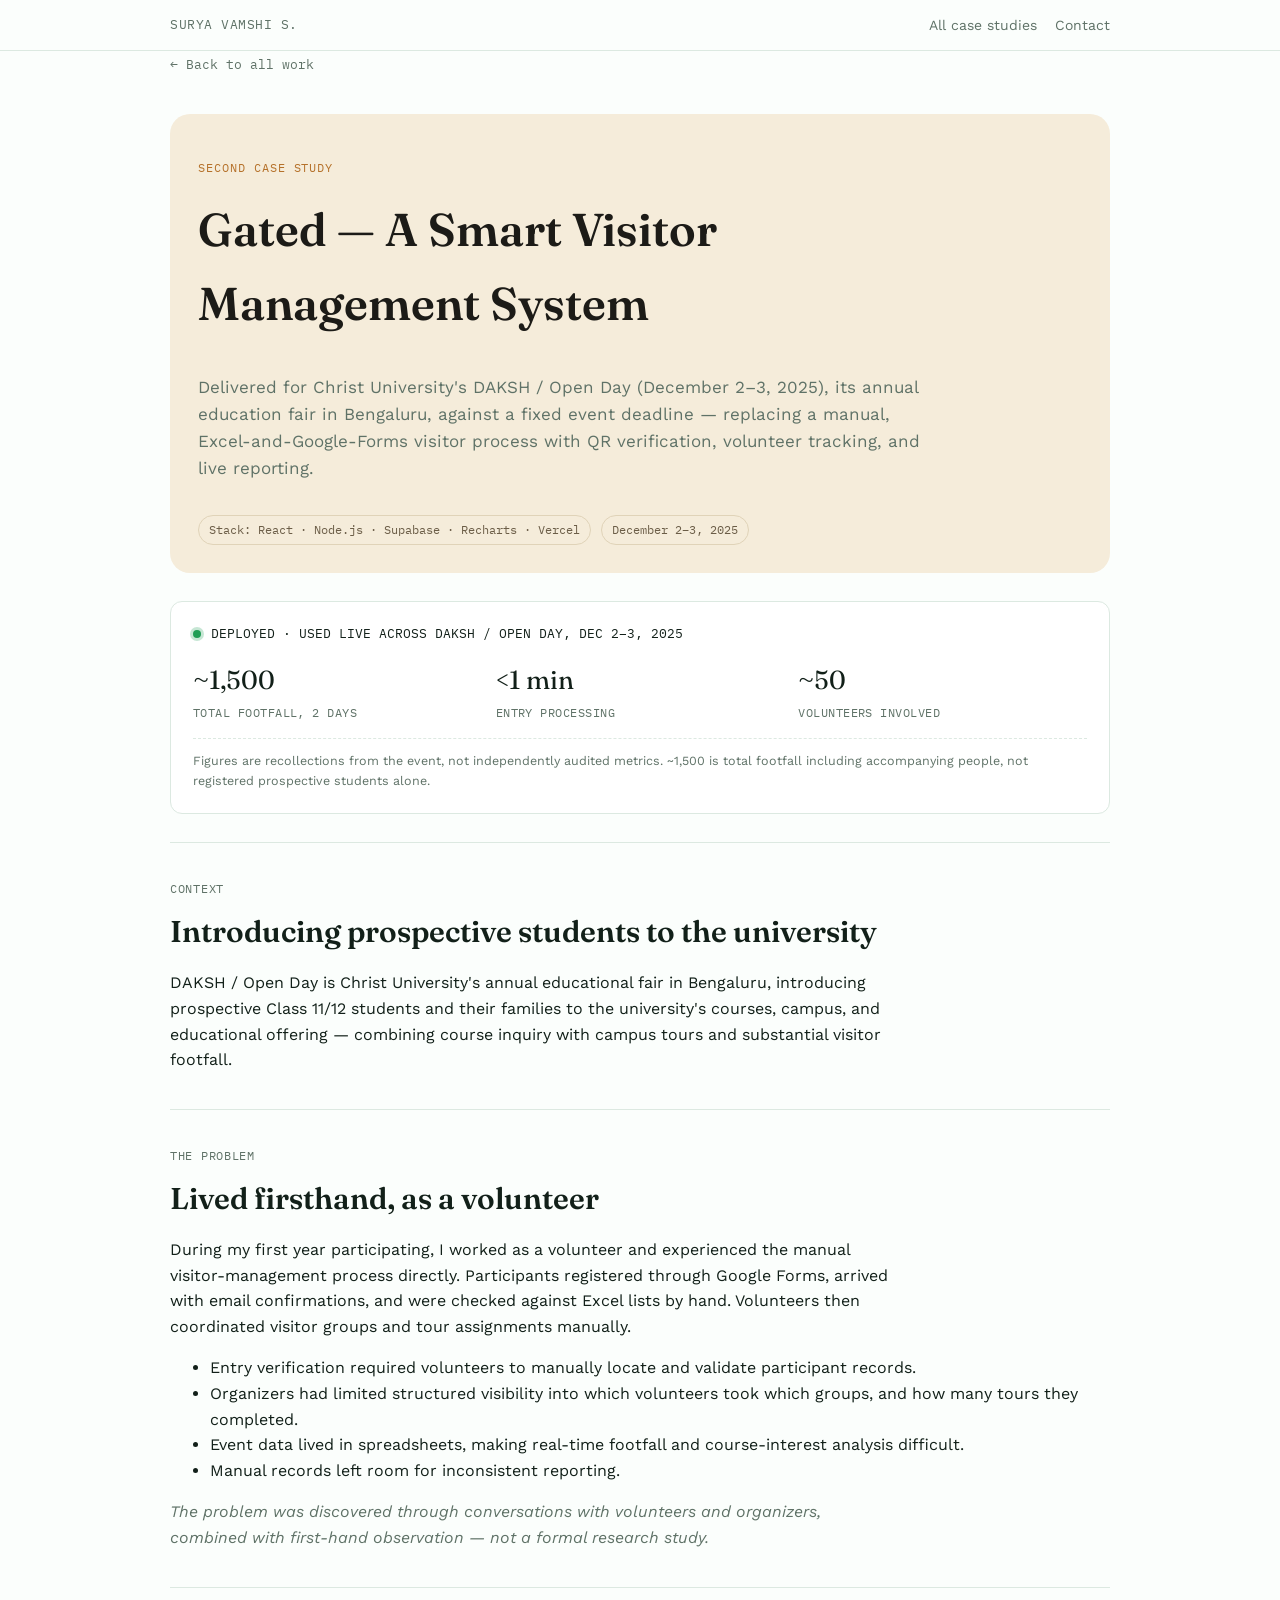
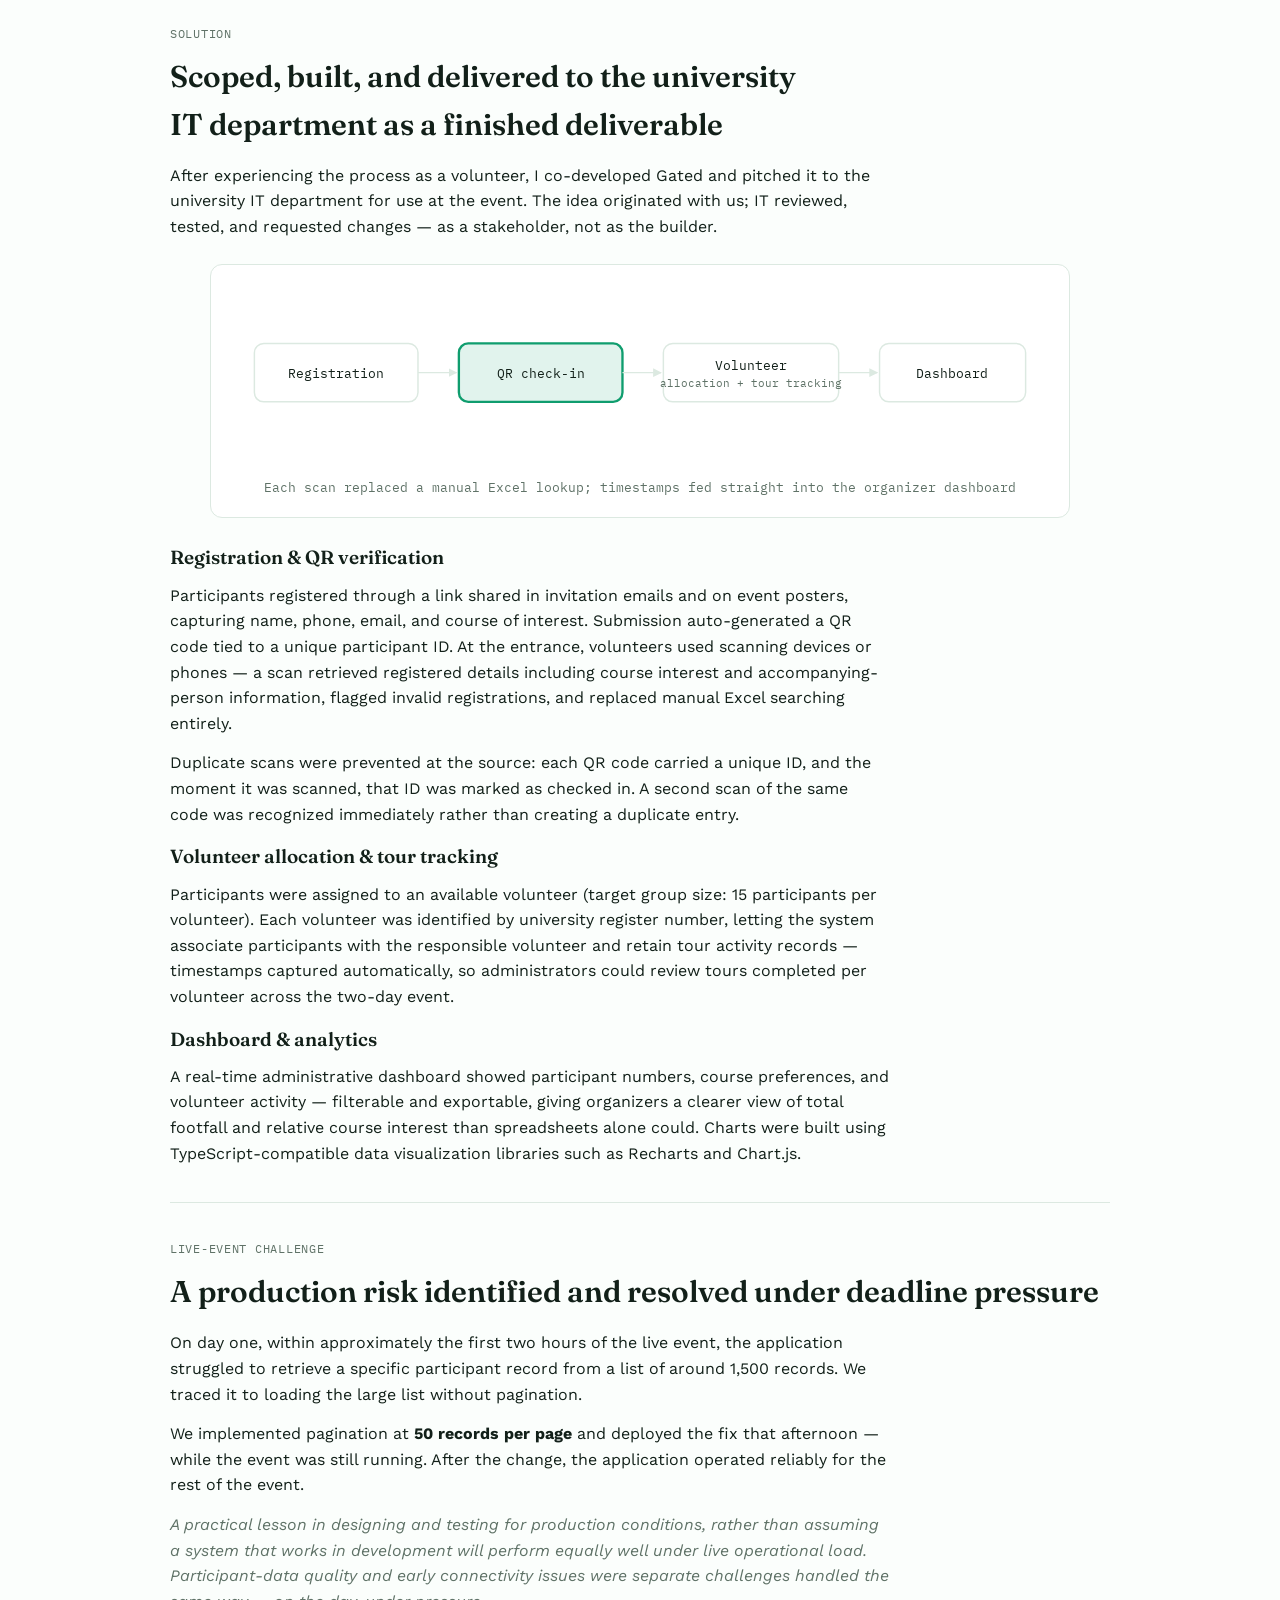
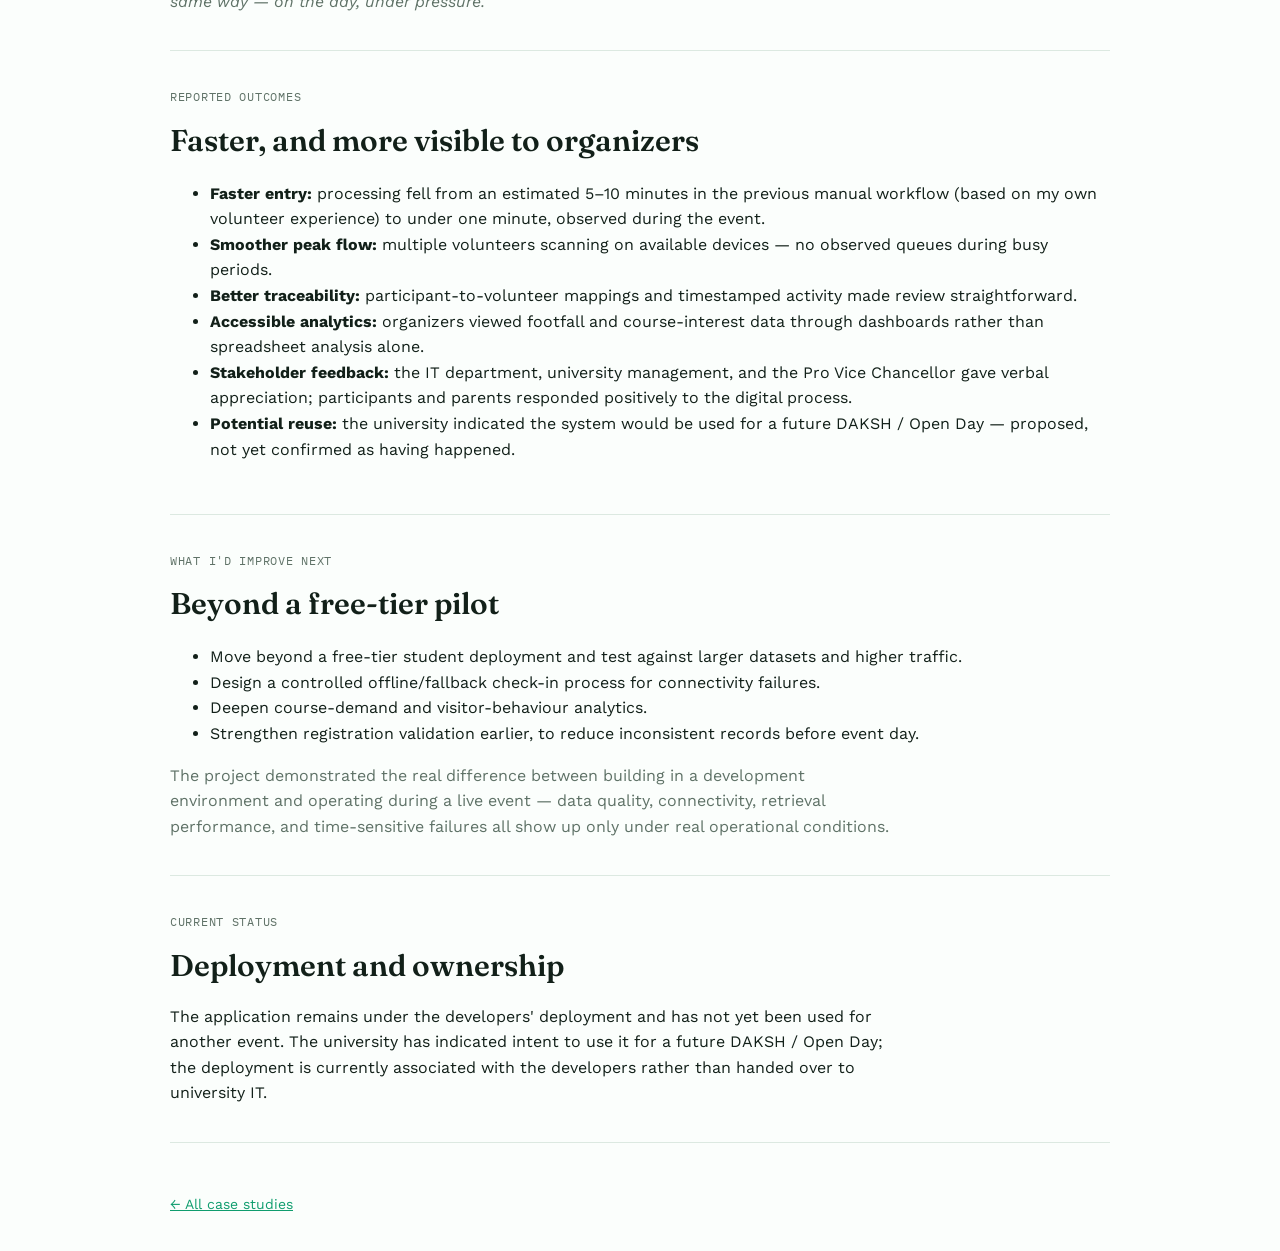
==== daksh.html @ f95c5adc "Add portfolio site: Socio, Gated, Auth case studies" ====
<!doctype html>
<html lang="en">
<head>
<meta charset="utf-8">
<meta name="viewport" content="width=device-width, initial-scale=1, viewport-fit=cover">
<title>Gated — Case Study</title>
<link rel="preconnect" href="https://fonts.googleapis.com">
<link rel="preconnect" href="https://fonts.gstatic.com" crossorigin>
<link href="https://fonts.googleapis.com/css2?family=Fraunces:opsz,wght@9..144,500;9..144,600;9..144,700&family=Work+Sans:wght@400;500;600;700&family=IBM+Plex+Mono:wght@400;500&display=swap" rel="stylesheet">
<link rel="stylesheet" href="theme.css">
<script>if('scrollRestoration' in history){history.scrollRestoration='manual';}window.scrollTo(0,0);</script>
</head>
<body>

<header class="top"><div class="wrap top-inner">
  <a class="brand" href="index.html">SURYA VAMSHI S.</a>
  <nav><a href="index.html#case">All case studies</a><a href="index.html#contact">Contact</a></nav>
</div></header>

<main class="wrap">
  <a class="back" href="index.html">← Back to all work</a>

  <section class="detail-hero cover" style="border-radius:20px;padding-inline:28px;border-bottom:none;margin-top:20px">
    <span class="eyebrow mono" style="font-size:12px;letter-spacing:.08em;text-transform:uppercase">Second case study</span>
    <h1 style="font-size:clamp(30px,5vw,46px)">Gated — A Smart Visitor Management System</h1>
    <p class="lede" style="font-size:17px;max-width:68ch;color:var(--muted)">Delivered for Christ University's DAKSH / Open Day (December 2–3, 2025), its annual education fair in Bengaluru, against a fixed event deadline — replacing a manual, Excel-and-Google-Forms visitor process with QR verification, volunteer tracking, and live reporting.</p>
    <div class="meta-row">
      <span>Stack: React · Node.js · Supabase · Recharts · Vercel</span>
      <span>December 2–3, 2025</span>
    </div>
  </section>

  <div class="panel statuspanel" style="margin-top:28px">
    <div class="head"><span class="dot"></span> DEPLOYED · USED LIVE ACROSS DAKSH / OPEN DAY, DEC 2–3, 2025</div>
    <div class="statgrid">
      <div class="stat"><span class="n">~1,500</span><span class="l">Total footfall, 2 days</span></div>
      <div class="stat"><span class="n">&lt;1 min</span><span class="l">Entry processing</span></div>
      <div class="stat"><span class="n">~50</span><span class="l">Volunteers involved</span></div>
    </div>
    <div class="caveat">Figures are recollections from the event, not independently audited metrics. ~1,500 is total footfall including accompanying people, not registered prospective students alone.</div>
  </div>

  <section class="block">
    <div class="tag">Context</div>
    <h2>Introducing prospective students to the university</h2>
    <p>DAKSH / Open Day is Christ University's annual educational fair in Bengaluru, introducing prospective Class 11/12 students and their families to the university's courses, campus, and educational offering — combining course inquiry with campus tours and substantial visitor footfall.</p>
  </section>

  <section class="block">
    <div class="tag">The problem</div>
    <h2>Lived firsthand, as a volunteer</h2>
    <p>During my first year participating, I worked as a volunteer and experienced the manual visitor-management process directly. Participants registered through Google Forms, arrived with email confirmations, and were checked against Excel lists by hand. Volunteers then coordinated visitor groups and tour assignments manually.</p>
    <ul>
      <li>Entry verification required volunteers to manually locate and validate participant records.</li>
      <li>Organizers had limited structured visibility into which volunteers took which groups, and how many tours they completed.</li>
      <li>Event data lived in spreadsheets, making real-time footfall and course-interest analysis difficult.</li>
      <li>Manual records left room for inconsistent reporting.</li>
    </ul>
    <p class="muted" style="font-style:italic">The problem was discovered through conversations with volunteers and organizers, combined with first-hand observation — not a formal research study.</p>
  </section>

  <section class="block">
    <div class="tag">Solution</div>
    <h2>Scoped, built, and delivered to the university IT department as a finished deliverable</h2>
    <p>After experiencing the process as a volunteer, I co-developed Gated and pitched it to the university IT department for use at the event. The idea originated with us; IT reviewed, tested, and requested changes — as a stakeholder, not as the builder.</p>

    <figure class="diagram-frame">
      <svg viewBox="0 0 700 150" role="img" aria-label="Registration to QR check-in to volunteer allocation to dashboard">
        <defs><marker id="arrd" viewBox="0 0 10 10" refX="9" refY="5" markerWidth="6" markerHeight="6" orient="auto-start-reverse"><path d="M0 0L10 5L0 10z" fill="var(--border)"/></marker></defs>
        <g font-family="IBM Plex Mono, monospace" font-size="11" fill="var(--fg)">
          <rect x="20" y="50" width="140" height="50" rx="8" fill="none" stroke="var(--border)" stroke-width="1.25"/>
          <text x="90" y="80" text-anchor="middle">Registration</text>
          <rect x="195" y="50" width="140" height="50" rx="8" fill="var(--accent)" fill-opacity="0.12" stroke="var(--accent)" stroke-width="2"/>
          <text x="265" y="80" text-anchor="middle">QR check-in</text>
          <rect x="370" y="50" width="150" height="50" rx="8" fill="none" stroke="var(--border)" stroke-width="1.25"/>
          <text x="445" y="73" text-anchor="middle">Volunteer</text>
          <text x="445" y="87" text-anchor="middle" font-size="9.5" fill="var(--muted)">allocation + tour tracking</text>
          <rect x="555" y="50" width="125" height="50" rx="8" fill="none" stroke="var(--border)" stroke-width="1.25"/>
          <text x="617" y="80" text-anchor="middle">Dashboard</text>
          <line x1="160" y1="75" x2="193" y2="75" stroke="var(--border)" stroke-width="1.25" marker-end="url(#arrd)"/>
          <line x1="335" y1="75" x2="368" y2="75" stroke="var(--border)" stroke-width="1.25" marker-end="url(#arrd)"/>
          <line x1="520" y1="75" x2="553" y2="75" stroke="var(--border)" stroke-width="1.25" marker-end="url(#arrd)"/>
        </g>
      </svg>
      <figcaption>Each scan replaced a manual Excel lookup; timestamps fed straight into the organizer dashboard</figcaption>
    </figure>

    <h3>Registration &amp; QR verification</h3>
    <p>Participants registered through a link shared in invitation emails and on event posters, capturing name, phone, email, and course of interest. Submission auto-generated a QR code tied to a unique participant ID. At the entrance, volunteers used scanning devices or phones — a scan retrieved registered details including course interest and accompanying-person information, flagged invalid registrations, and replaced manual Excel searching entirely.</p>
    <p>Duplicate scans were prevented at the source: each QR code carried a unique ID, and the moment it was scanned, that ID was marked as checked in. A second scan of the same code was recognized immediately rather than creating a duplicate entry.</p>

    <h3>Volunteer allocation &amp; tour tracking</h3>
    <p>Participants were assigned to an available volunteer (target group size: 15 participants per volunteer). Each volunteer was identified by university register number, letting the system associate participants with the responsible volunteer and retain tour activity records — timestamps captured automatically, so administrators could review tours completed per volunteer across the two-day event.</p>

    <h3>Dashboard &amp; analytics</h3>
    <p>A real-time administrative dashboard showed participant numbers, course preferences, and volunteer activity — filterable and exportable, giving organizers a clearer view of total footfall and relative course interest than spreadsheets alone could. Charts were built using TypeScript-compatible data visualization libraries such as Recharts and Chart.js.</p>
  </section>

  <section class="block">
    <div class="tag">Live-event challenge</div>
    <h2>A production risk identified and resolved under deadline pressure</h2>
    <p>On day one, within approximately the first two hours of the live event, the application struggled to retrieve a specific participant record from a list of around 1,500 records. We traced it to loading the large list without pagination.</p>
    <p>We implemented pagination at <strong>50 records per page</strong> and deployed the fix that afternoon — while the event was still running. After the change, the application operated reliably for the rest of the event.</p>
    <p class="muted" style="font-style:italic">A practical lesson in designing and testing for production conditions, rather than assuming a system that works in development will perform equally well under live operational load. Participant-data quality and early connectivity issues were separate challenges handled the same way — on the day, under pressure.</p>
  </section>

  <section class="block">
    <div class="tag">Reported outcomes</div>
    <h2>Faster, and more visible to organizers</h2>
    <ul>
      <li><strong>Faster entry:</strong> processing fell from an estimated 5–10 minutes in the previous manual workflow (based on my own volunteer experience) to under one minute, observed during the event.</li>
      <li><strong>Smoother peak flow:</strong> multiple volunteers scanning on available devices — no observed queues during busy periods.</li>
      <li><strong>Better traceability:</strong> participant-to-volunteer mappings and timestamped activity made review straightforward.</li>
      <li><strong>Accessible analytics:</strong> organizers viewed footfall and course-interest data through dashboards rather than spreadsheet analysis alone.</li>
      <li><strong>Stakeholder feedback:</strong> the IT department, university management, and the Pro Vice Chancellor gave verbal appreciation; participants and parents responded positively to the digital process.</li>
      <li><strong>Potential reuse:</strong> the university indicated the system would be used for a future DAKSH / Open Day — proposed, not yet confirmed as having happened.</li>
    </ul>
  </section>

  <section class="block">
    <div class="tag">What I'd improve next</div>
    <h2>Beyond a free-tier pilot</h2>
    <ul>
      <li>Move beyond a free-tier student deployment and test against larger datasets and higher traffic.</li>
      <li>Design a controlled offline/fallback check-in process for connectivity failures.</li>
      <li>Deepen course-demand and visitor-behaviour analytics.</li>
      <li>Strengthen registration validation earlier, to reduce inconsistent records before event day.</li>
    </ul>
    <p class="muted">The project demonstrated the real difference between building in a development environment and operating during a live event — data quality, connectivity, retrieval performance, and time-sensitive failures all show up only under real operational conditions.</p>
  </section>

  <section class="block">
    <div class="tag">Current status</div>
    <h2>Deployment and ownership</h2>
    <p>The application remains under the developers' deployment and has not yet been used for another event. The university has indicated intent to use it for a future DAKSH / Open Day; the deployment is currently associated with the developers rather than handed over to university IT.</p>
  </section>

  <section class="block">
    <div class="linkrow"><a href="index.html#case">← All case studies</a></div>
  </section>

</main>

</body>
</html>
---- theme.css ----
/* Shared design tokens + components — bright, fresh, mint-and-emerald aesthetic */
:root{
  --bg:#fbfefc; --surface:#ffffff; --surface-2:#eef7f1; --fg:#122019; --muted:#5f7267;
  --accent:#0f9d6e; --accent-ink:#ffffff; --border:#dce9e1; --ok:#1f9d55; --warn:#c98a1d;
  --font-display:'Fraunces',ui-serif,Georgia,serif;
  --font-body:'Work Sans',ui-sans-serif,system-ui,sans-serif;
  --font-mono:'IBM Plex Mono',ui-monospace,Menlo,monospace;
  /* Per-project accent hues — same three colors in both themes so each case study stays recognizable */
  --c-socio:#0f9d6e; --c-socio-tint:#e3f5ec;
  --c-daksh:#0e74b8; --c-daksh-tint:#e3f0fa;
  --c-admissions:#c2730f; --c-admissions-tint:#faeedd;
  color-scheme:light;
}
@media (prefers-color-scheme: dark){
  :root:not([data-theme="light"]){
    --bg:#0f1713; --surface:#16211b; --surface-2:#1b2822; --fg:#eaf3ee; --muted:#8aa296;
    --accent:#2dd4a0; --accent-ink:#06241a; --border:#223029; --ok:#34d399; --warn:#f2b253;
    --c-socio:#34d399; --c-socio-tint:#16342a;
    --c-daksh:#57b3ec; --c-daksh-tint:#122e3e;
    --c-admissions:#f0a94e; --c-admissions-tint:#3a2a14;
    color-scheme:dark;
  }
}
:root[data-theme="dark"]{
  --bg:#0f1713; --surface:#16211b; --surface-2:#1b2822; --fg:#eaf3ee; --muted:#8aa296;
  --accent:#2dd4a0; --accent-ink:#06241a; --border:#223029; --ok:#34d399; --warn:#f2b253;
  --c-socio:#34d399; --c-socio-tint:#16342a;
  --c-daksh:#57b3ec; --c-daksh-tint:#122e3e;
  --c-admissions:#f0a94e; --c-admissions-tint:#3a2a14;
  color-scheme:dark;
}
*{box-sizing:border-box}
html,body{margin:0}
body{background:var(--bg);color:var(--fg);font-family:var(--font-body);line-height:1.6;font-size:16px}
.wrap{padding-left:max(20px, env(safe-area-inset-left,0px));padding-right:max(20px, env(safe-area-inset-right,0px))}
h1,h2,h3{font-family:var(--font-display);font-weight:600;text-wrap:balance;margin:0}
a{color:var(--accent)}
img{max-width:100%}
.mono{font-family:var(--font-mono)}
.muted{color:var(--muted)}

header.top{position:sticky;top:env(safe-area-inset-top,0px);z-index:5;background:color-mix(in srgb, var(--bg) 88%, transparent);backdrop-filter:blur(8px);border-bottom:1px solid var(--border)}
.top-inner{max-width:980px;margin:0 auto;padding-block:14px;display:flex;justify-content:space-between;align-items:center;gap:16px}
.top-inner nav{display:flex;gap:18px;font-size:14px}
.top-inner nav a{color:var(--muted);text-decoration:none}
.top-inner nav a:hover{color:var(--fg)}
.brand{font-family:var(--font-mono);font-size:13px;letter-spacing:.04em;color:var(--muted);text-decoration:none}

main{max-width:980px;margin:0 auto}

.hero{padding-block:56px 40px;border-radius:20px;padding-inline:32px;background:linear-gradient(135deg, var(--c-socio-tint) 0%, var(--c-daksh-tint) 55%, var(--surface) 100%)}
.hero-grid{display:grid;grid-template-columns:1.3fr 1fr;gap:40px;align-items:center}
@media(max-width:760px){.hero-grid{grid-template-columns:1fr;text-align:center}}
.hero-text{display:grid;gap:16px}
@media(max-width:760px){.hero-text{justify-items:center}}
.hero .eyebrow{font-family:var(--font-mono);font-size:12px;letter-spacing:.08em;text-transform:uppercase;color:var(--c-socio)}
.hero h1{font-size:clamp(32px,5.2vw,50px);letter-spacing:-0.01em;line-height:1.08}
.hero h1 .hi{color:var(--fg)}
.hero h1 .name{color:var(--c-socio)}
.hero .role{font-size:19px;font-weight:600;color:var(--fg)}
.hero .locline{display:flex;align-items:center;gap:7px;font-size:14px;color:var(--muted)}
.hero .locline svg{width:15px;height:15px;color:var(--c-socio);flex:none}
.hero p.lede{max-width:56ch;font-size:16px;color:var(--muted)}
.hero-photo-wrap{position:relative;justify-self:center}
.hero-photo{width:280px;height:280px;border-radius:50%;object-fit:cover;border:6px solid var(--surface);box-shadow:0 0 0 2px var(--border), 0 20px 40px -12px rgba(15,157,110,0.35)}
.hero-dot{position:absolute;top:4px;left:-6px;width:34px;height:34px;border-radius:50%;background:var(--accent);border:4px solid var(--surface)}
.hero-ring{position:absolute;bottom:10px;right:-10px;width:46px;height:46px;border-radius:50%;border:3px solid var(--c-daksh);opacity:.6}
.chiprow{display:flex;flex-wrap:wrap;gap:8px;margin-top:4px}
.chip{border:1px solid var(--border);border-radius:100px;padding:6px 12px;font-size:13px;color:var(--muted);font-family:var(--font-mono)}
.ctarow{display:flex;flex-wrap:wrap;gap:12px;margin-top:10px}
.btn{display:inline-flex;align-items:center;gap:8px;padding:11px 18px;border-radius:8px;font-size:14px;text-decoration:none;font-weight:600;border:1px solid transparent;cursor:pointer;font-family:var(--font-body)}
.btn.primary{background:var(--accent);color:var(--accent-ink)}
.btn.ghost{border-color:var(--border);color:var(--fg);background:none}
.btn.small{padding:8px 14px;font-size:13px}

.panel{background:var(--surface);border:1px solid var(--border);border-radius:12px}

.statuspanel{margin-block:28px;padding:22px;display:grid;gap:16px}
.statuspanel .head{display:flex;align-items:center;gap:10px;font-family:var(--font-mono);font-size:13px}
.dot{width:8px;height:8px;border-radius:50%;background:var(--ok);box-shadow:0 0 0 3px color-mix(in srgb, var(--ok) 25%, transparent);flex:none}
.statgrid{display:grid;grid-template-columns:repeat(auto-fit,minmax(110px,1fr));gap:14px}
.stat{display:flex;flex-direction:column;gap:2px}
.stat .n{font-family:var(--font-display);font-size:26px;font-variant-numeric:tabular-nums}
.stat .l{font-size:11.5px;color:var(--muted);font-family:var(--font-mono);text-transform:uppercase;letter-spacing:.04em}
.caveat{font-size:12.5px;color:var(--muted);border-top:1px dashed var(--border);padding-top:12px}

section.block{padding-block:36px;border-top:1px solid var(--border)}
section.block.tinted{background:var(--surface-2);border-radius:20px;padding-inline:28px;border-top:none;margin-block:24px}
section.block .tag{font-family:var(--font-mono);font-size:12px;color:var(--muted);text-transform:uppercase;letter-spacing:.06em;margin-bottom:10px}
section.block h2{font-size:clamp(22px,4vw,30px);margin-bottom:14px}
section.block h3{font-size:19px;margin-bottom:10px}
section.block p{margin:0 0 14px;max-width:72ch}
section.block p:last-child{margin-bottom:0}

/* Index case-preview cards */
.case-preview-grid{display:grid;gap:20px;margin-top:22px}
@media(min-width:760px){.case-preview-grid{grid-template-columns:repeat(3,1fr)}}
.case-preview{display:flex;flex-direction:column;overflow:hidden;text-decoration:none;color:var(--fg);transition:transform .15s ease, border-color .15s ease}
.case-preview:hover{transform:translateY(-3px);border-color:var(--accent)}
.case-preview .art{padding:24px 20px 22px;display:flex;flex-direction:column;gap:10px;border-bottom:1px solid var(--border);min-height:132px;justify-content:center}
.case-preview .art .status{display:inline-block;width:fit-content;font-family:var(--font-mono);font-size:10.5px;text-transform:uppercase;letter-spacing:.06em;font-weight:700}
.case-preview .art h3{font-size:19px;font-family:var(--font-display);font-weight:600;color:#1c1b17;line-height:1.2}
.case-preview .cbody{padding:18px;display:flex;flex-direction:column;gap:8px;flex:1}
.case-preview.c-socio .art{background:#e3f2e8}
.case-preview.c-socio .art .status{color:#1a7a4c}
.case-preview.c-socio:hover{border-color:var(--c-socio)}
.case-preview.c-daksh .art{background:#e4edf9}
.case-preview.c-daksh .art .status{color:#2c62ad}
.case-preview.c-daksh:hover{border-color:var(--c-daksh)}
.case-preview.c-admissions .art{background:#f7e8d9}
.case-preview.c-admissions .art .status{color:#b5712a}
.case-preview.c-admissions:hover{border-color:var(--c-admissions)}
.case-preview h3{font-size:17px;font-family:var(--font-body);font-weight:700;color:var(--fg)}
.case-preview p{font-size:13.5px;color:var(--muted);margin:0;flex:1}
.case-preview .readmore{font-family:var(--font-mono);font-size:12.5px;margin-top:8px;display:flex;align-items:center;gap:6px}

.case-grid{display:grid;gap:18px;margin-top:18px}
@media(min-width:720px){.case-grid{grid-template-columns:repeat(2,1fr)}}
.case-card{padding:18px;display:flex;flex-direction:column;gap:8px}
.case-card h3{font-size:16px;font-family:var(--font-body);font-weight:700}
.case-card p{margin:0;font-size:14.5px;color:var(--muted)}
.linkrow{display:flex;gap:16px;flex-wrap:wrap;margin-top:14px;font-size:14px}

.note-card{padding:20px;display:flex;flex-direction:column;gap:10px}
.note-card .meta{font-family:var(--font-mono);font-size:12px;color:var(--muted)}

.proj-grid{display:grid;gap:16px;margin-top:16px}
@media(min-width:720px){.proj-grid{grid-template-columns:repeat(2,1fr)}}
.proj-card{padding:18px}
.proj-card .status{display:inline-block;font-family:var(--font-mono);font-size:11px;text-transform:uppercase;letter-spacing:.04em;padding:3px 8px;border-radius:100px;border:1px solid var(--border);color:var(--muted);margin-bottom:10px}

ul.leadership{list-style:none;margin:0;padding:0;display:grid;gap:10px}
ul.leadership li{display:grid;grid-template-columns:90px 1fr;gap:14px;font-size:14.5px;align-items:baseline}
ul.leadership li .y{font-family:var(--font-mono);color:var(--muted);font-size:12.5px}

.skills-grid{display:grid;gap:18px;margin-top:22px}
@media(min-width:700px){.skills-grid{grid-template-columns:repeat(3,1fr)}}
.skill-card{padding:24px 20px;text-align:center}
.skill-card .sicon{width:40px;height:40px;margin:0 auto 14px;color:var(--accent)}
.skill-card .sicon svg{width:100%;height:100%}
.skill-card h3{font-size:15.5px;font-weight:700;font-family:var(--font-body);margin-bottom:6px}
.skill-card p{margin:0;font-size:12.5px;color:var(--muted);line-height:1.5}

.cert-grid{display:grid;gap:16px;margin-top:18px}
@media(min-width:600px){.cert-grid{grid-template-columns:repeat(auto-fit,minmax(240px,1fr))}}
.cert-card{padding:18px;display:flex;align-items:center;gap:14px}
.cert-card .badge{width:48px;height:48px;border-radius:12px;background:var(--c-admissions-tint);display:flex;align-items:center;justify-content:center;flex:none}
.cert-card .badge svg{width:26px;height:26px;color:var(--c-admissions)}
.cert-card h3{font-size:15px;font-weight:700;font-family:var(--font-body);margin-bottom:3px}
.cert-card p{margin:0;font-size:12.5px;color:var(--muted)}

.awards{display:flex;flex-wrap:wrap;gap:10px;margin-top:16px}
.award{border:1px solid var(--border);border-radius:8px;padding:10px 14px;font-size:13.5px;background:var(--surface);color:var(--fg);font-weight:500}
.award::before{content:'★ ';color:var(--accent)}

footer{padding-block:48px 40px;border-top:1px solid var(--border);background:var(--surface-2)}
footer .fgrid{display:grid;gap:32px;grid-template-columns:1.3fr 1fr 1.2fr 1fr}
@media(max-width:760px){footer .fgrid{grid-template-columns:1fr 1fr}}
@media(max-width:480px){footer .fgrid{grid-template-columns:1fr}}
footer h4{font-family:var(--font-mono);font-size:12px;text-transform:uppercase;letter-spacing:.05em;color:var(--fg);margin:0 0 14px;font-weight:600}
footer .fbrand h3{font-size:19px;color:var(--c-socio);margin-bottom:8px}
footer .fbrand p{font-size:13.5px;color:var(--muted);max-width:30ch;margin:0 0 16px}
.social-row{display:flex;gap:10px}
.social-icon{width:38px;height:38px;border-radius:50%;background:var(--surface);border:1px solid var(--border);display:flex;align-items:center;justify-content:center;color:var(--muted);text-decoration:none;transition:border-color .15s, color .15s}
.social-icon:hover{color:var(--c-socio);border-color:var(--c-socio)}
.social-icon svg{width:16px;height:16px}
.flinks{list-style:none;margin:0;padding:0;display:grid;gap:10px}
.flinks a{color:var(--muted);text-decoration:none;font-size:14px}
.flinks a:hover{color:var(--fg)}
.fcontact{display:grid;gap:12px;font-size:13.5px;color:var(--muted)}
.fcontact .row{display:flex;align-items:center;gap:10px}
.fcontact svg{width:15px;height:15px;color:var(--c-socio);flex:none}
.fdownload{display:grid;gap:10px}
.dlbtn{display:flex;align-items:center;gap:10px;padding:10px 14px;border-radius:8px;border:1px solid var(--border);background:var(--surface);color:var(--fg);text-decoration:none;font-size:13.5px;transition:border-color .15s}
.dlbtn:hover{border-color:var(--c-socio);color:var(--c-socio)}
.dlbtn svg{width:16px;height:16px;flex:none}
.fbottom{margin-top:36px;padding-top:20px;border-top:1px solid var(--border);font-size:12.5px;color:var(--muted);text-align:center}

/* Detail pages */
.back{display:inline-flex;align-items:center;gap:6px;font-family:var(--font-mono);font-size:13px;color:var(--muted);text-decoration:none;margin-bottom:18px}
.back:hover{color:var(--fg)}
.detail-hero{padding-block:44px 28px;display:grid;gap:16px;border-bottom:1px solid var(--border)}
.detail-hero .meta-row{display:flex;flex-wrap:wrap;gap:10px;font-family:var(--font-mono);font-size:12px}
.detail-hero .meta-row span{border:1px solid var(--border);border-radius:100px;padding:4px 10px;color:var(--muted)}

/* Cover-style hero: fixed warm palette, deliberate single-theme, independent of site light/dark mode */
.detail-hero.cover{background:#f5ecda;color:#1c1b17}
.detail-hero.cover .eyebrow{color:#b5712a}
.detail-hero.cover h1{color:#1c1b17}
.detail-hero.cover .lede{color:#6b5d47}
.detail-hero.cover .meta-row span{border-color:#e0d3b8;color:#6b5d47}
.status-live{color:var(--ok)}
.status-partial{color:var(--warn)}

.diagram-frame{margin-block:24px;padding:20px;background:var(--surface);border:1px solid var(--border);border-radius:12px}
.diagram-frame figcaption{font-size:12.5px;color:var(--muted);text-align:center;margin-top:10px;font-family:var(--font-mono)}

.verify-list{background:var(--surface-2);border:1px dashed var(--border);border-radius:10px;padding:16px 20px;font-size:13.5px;color:var(--muted)}
.verify-list h4{font-family:var(--font-mono);text-transform:uppercase;letter-spacing:.04em;font-size:11.5px;color:var(--fg);margin:0 0 8px}
.verify-list ul{margin:0;padding-left:18px}

table.spec{width:100%;border-collapse:collapse;font-size:14px;margin-block:12px}
table.spec th,table.spec td{text-align:left;padding:8px 12px;border-bottom:1px solid var(--border)}
table.spec th{color:var(--muted);font-family:var(--font-mono);font-weight:500;font-size:12px;text-transform:uppercase;letter-spacing:.03em;width:30%}

.journey{display:flex;flex-direction:column;gap:0;margin-block:20px}
.journey .step{display:grid;grid-template-columns:36px 1fr;gap:14px;padding-block:14px;position:relative}
.journey .step .num{width:36px;height:36px;border-radius:50%;background:var(--surface-2);border:1px solid var(--border);display:flex;align-items:center;justify-content:center;font-family:var(--font-mono);font-size:13px;color:var(--accent);flex:none}
.journey .step:not(:last-child)::before{content:'';position:absolute;left:17px;top:50px;bottom:-14px;width:1px;background:var(--border)}
.journey .step h4{font-size:15px;margin:0 0 4px;font-family:var(--font-body);font-weight:700}
.journey .step p{margin:0;font-size:13.5px;color:var(--muted)}
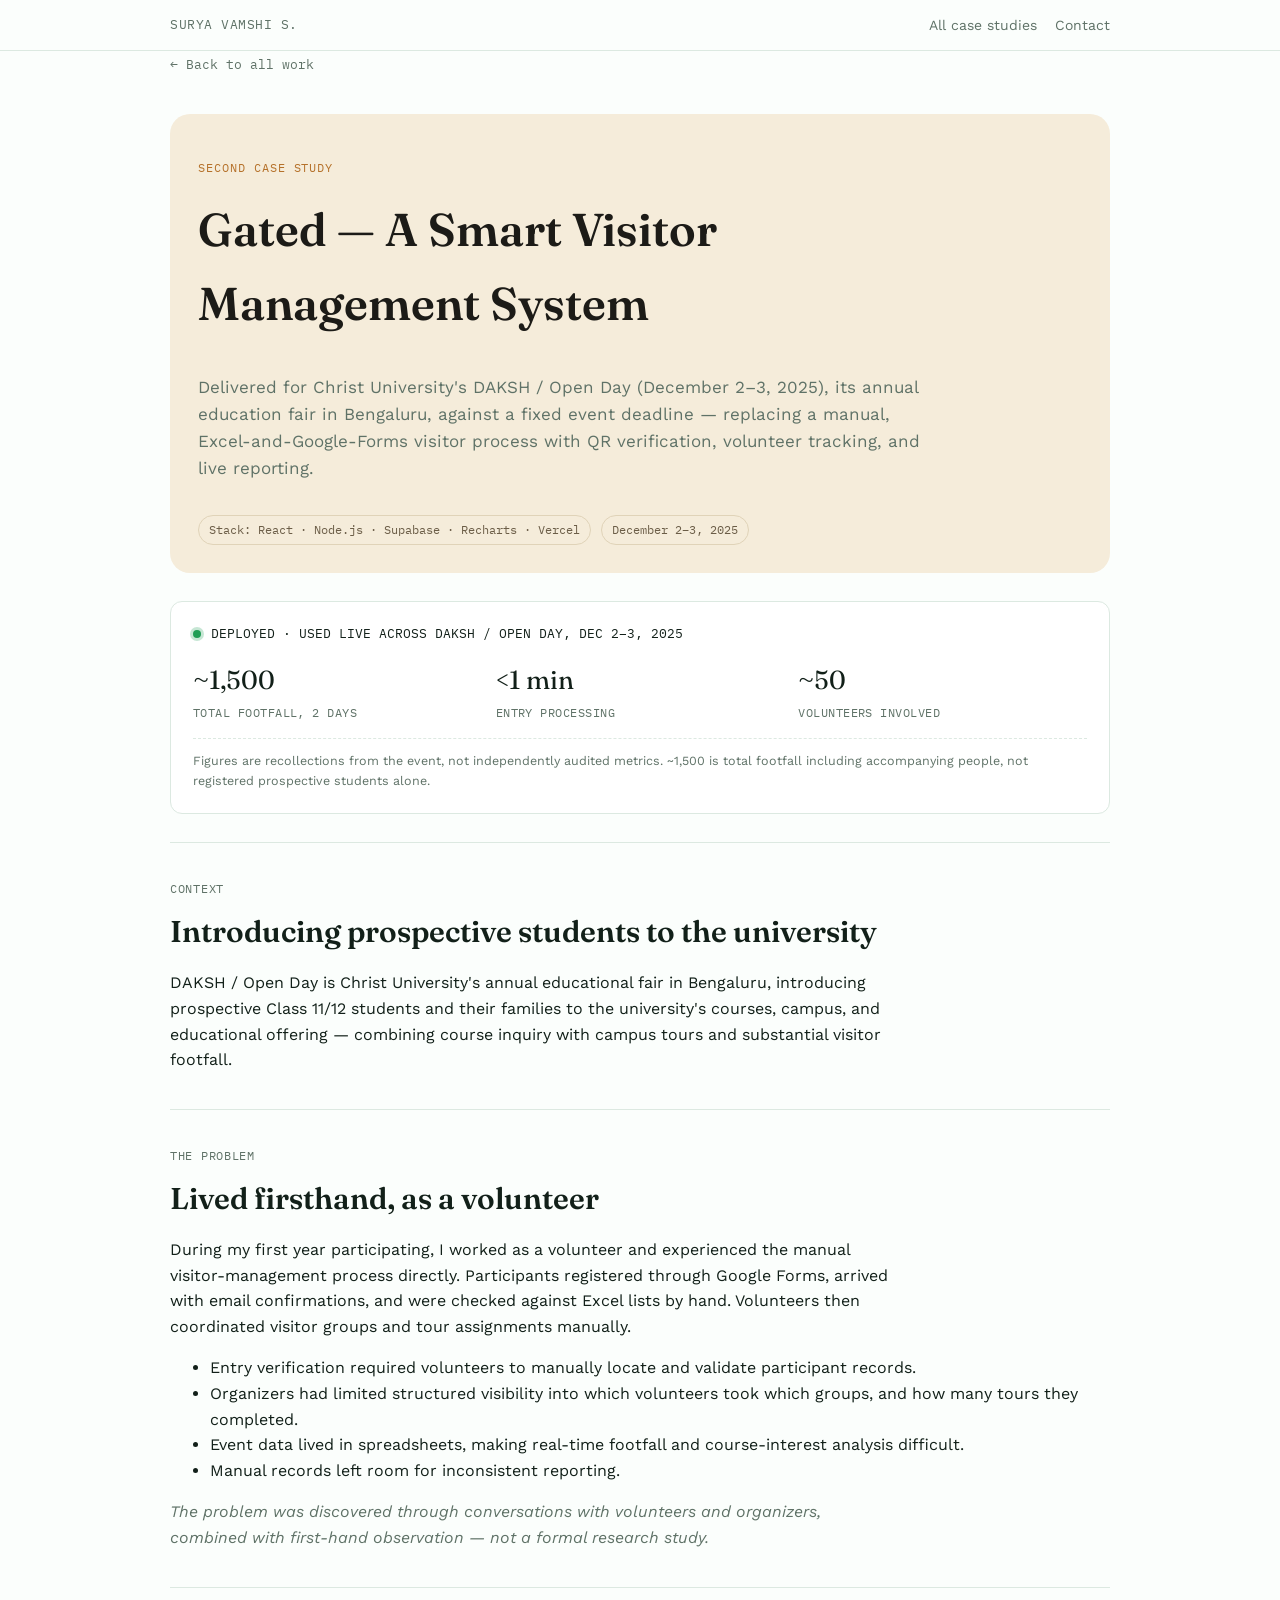
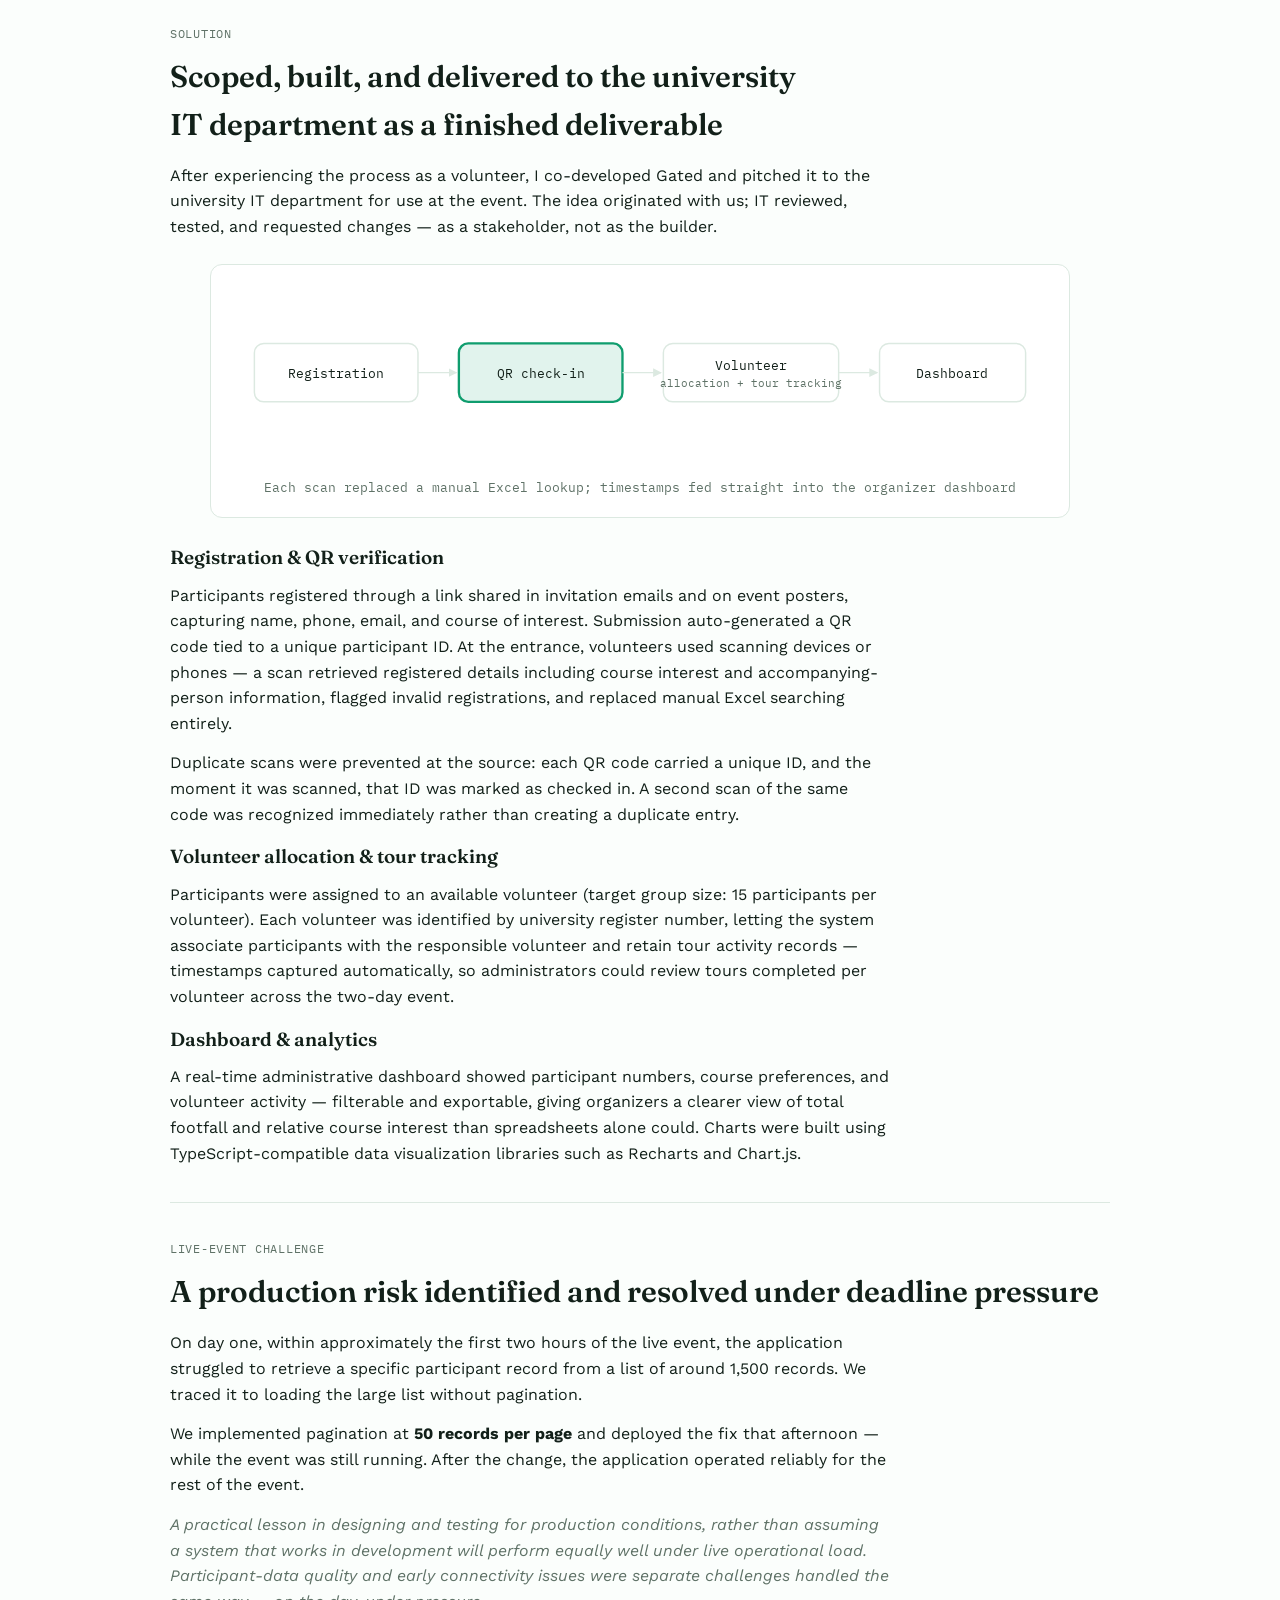
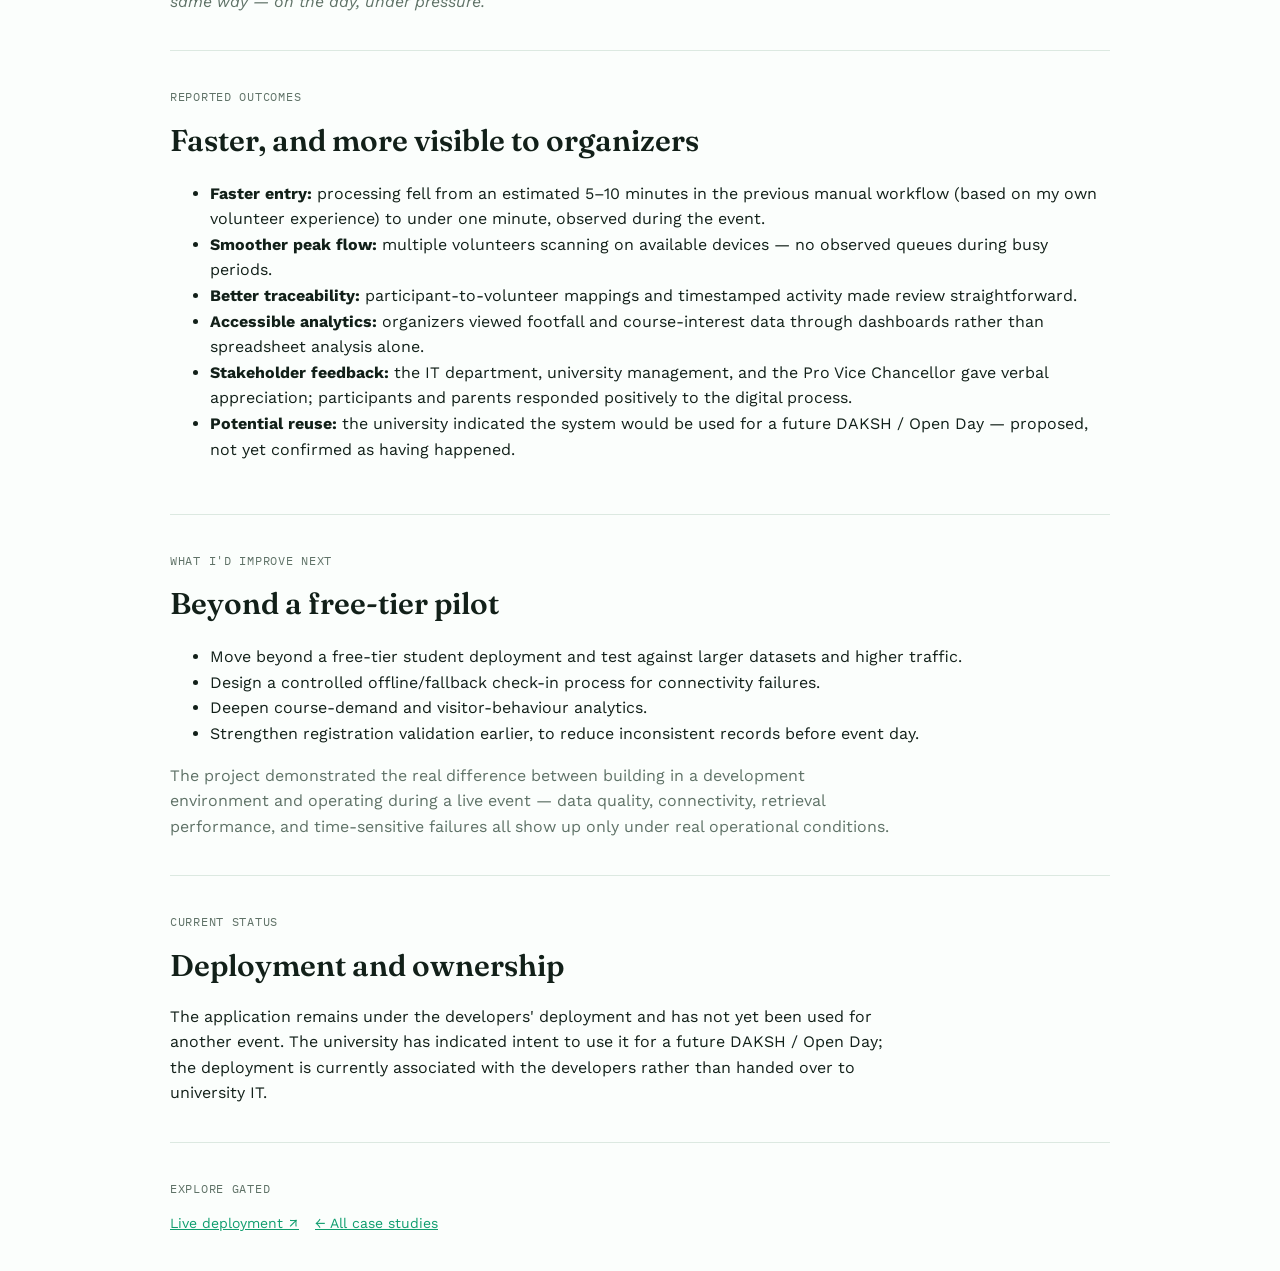
==== commit 465170c1: "Add live deployment links for Gated and Auth" ====
--- a/daksh.html
+++ b/daksh.html
@@ -136,7 +136,11 @@
   </section>
 
   <section class="block">
-    <div class="linkrow"><a href="index.html#case">← All case studies</a></div>
+    <div class="tag">Explore Gated</div>
+    <div class="linkrow">
+      <a href="https://gated.withsocio.com/" target="_blank" rel="noopener">Live deployment ↗</a>
+      <a href="index.html#case">← All case studies</a>
+    </div>
   </section>
 
 </main>
--- a/theme.css
+++ b/theme.css
@@ -48,7 +48,7 @@
 
 main{max-width:980px;margin:0 auto}
 
-.hero{padding-block:56px 40px;border-radius:20px;padding-inline:32px;background:linear-gradient(135deg, var(--c-socio-tint) 0%, var(--c-daksh-tint) 55%, var(--surface) 100%)}
+.hero{margin-top:28px;padding-block:56px 40px;border-radius:20px;padding-inline:32px;background:linear-gradient(135deg, var(--c-socio-tint) 0%, var(--c-daksh-tint) 55%, var(--surface) 100%)}
 .hero-grid{display:grid;grid-template-columns:1.3fr 1fr;gap:40px;align-items:center}
 @media(max-width:760px){.hero-grid{grid-template-columns:1fr;text-align:center}}
 .hero-text{display:grid;gap:16px}
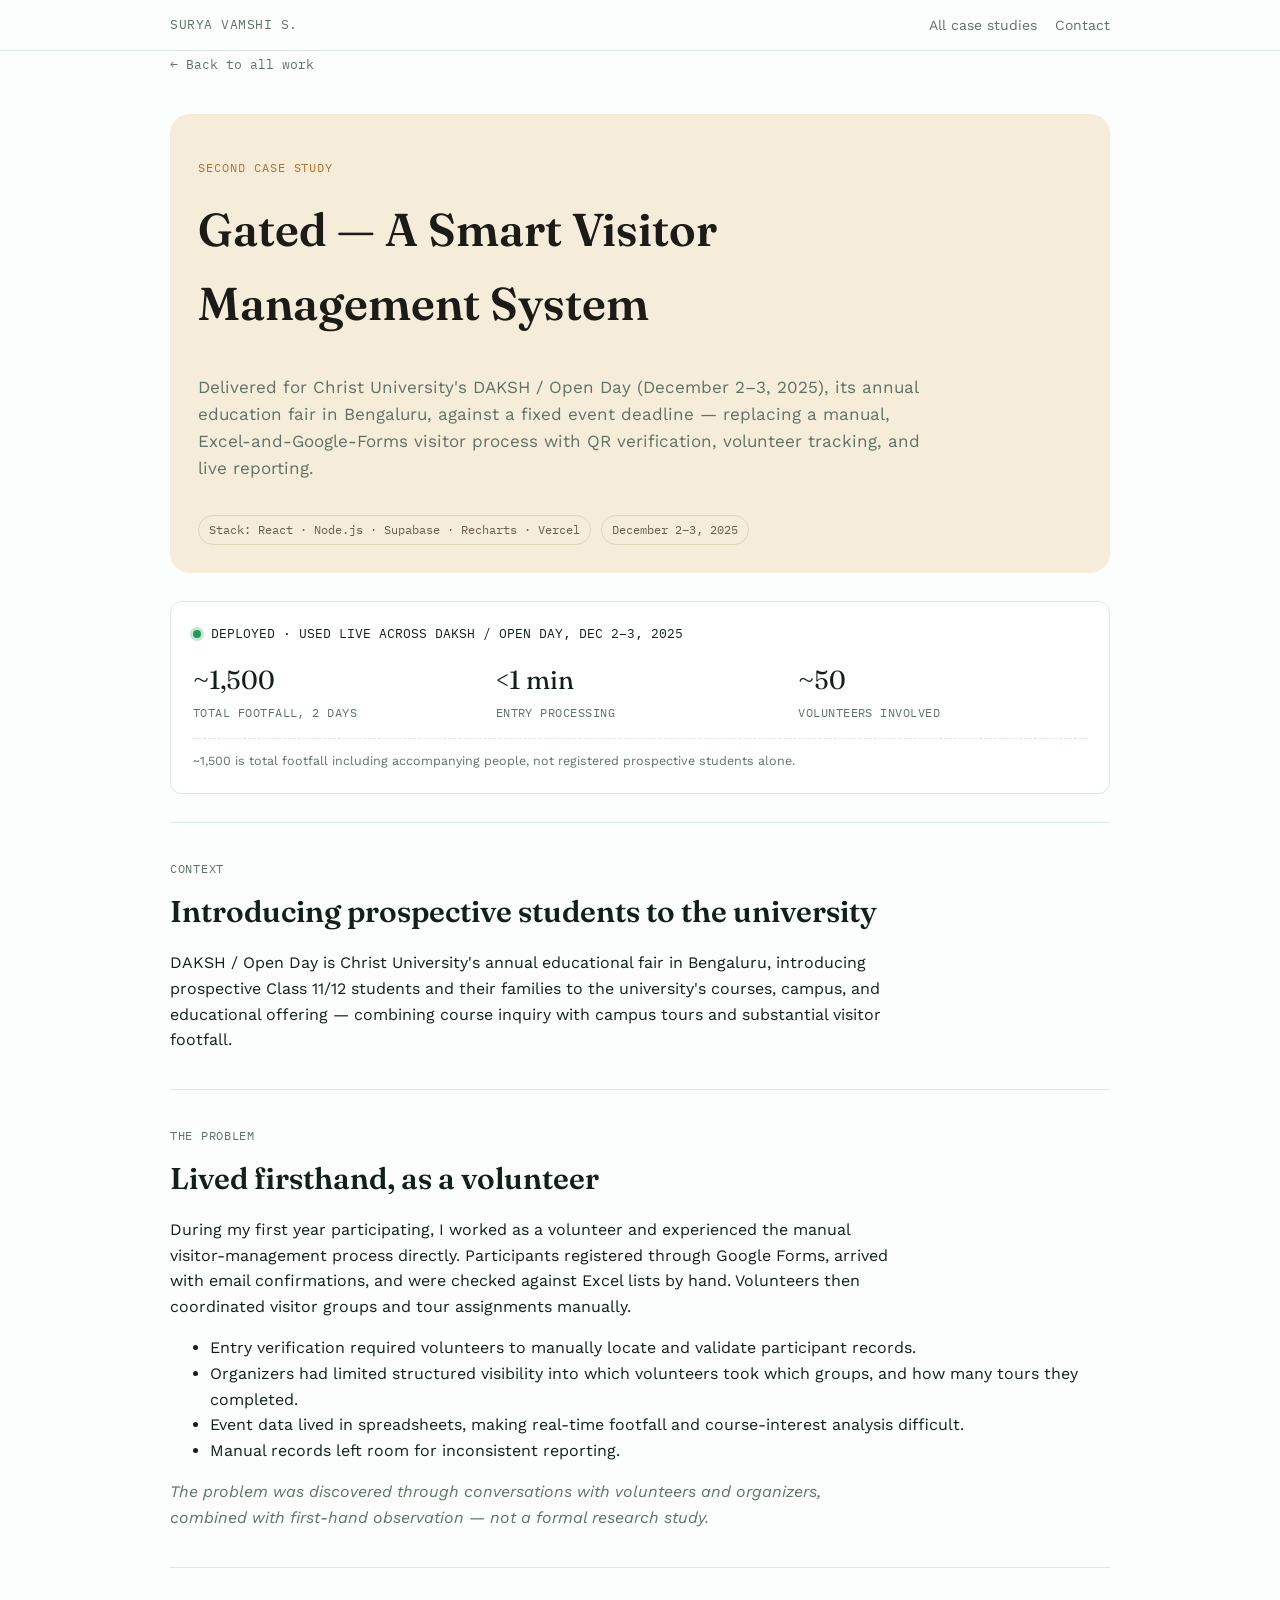
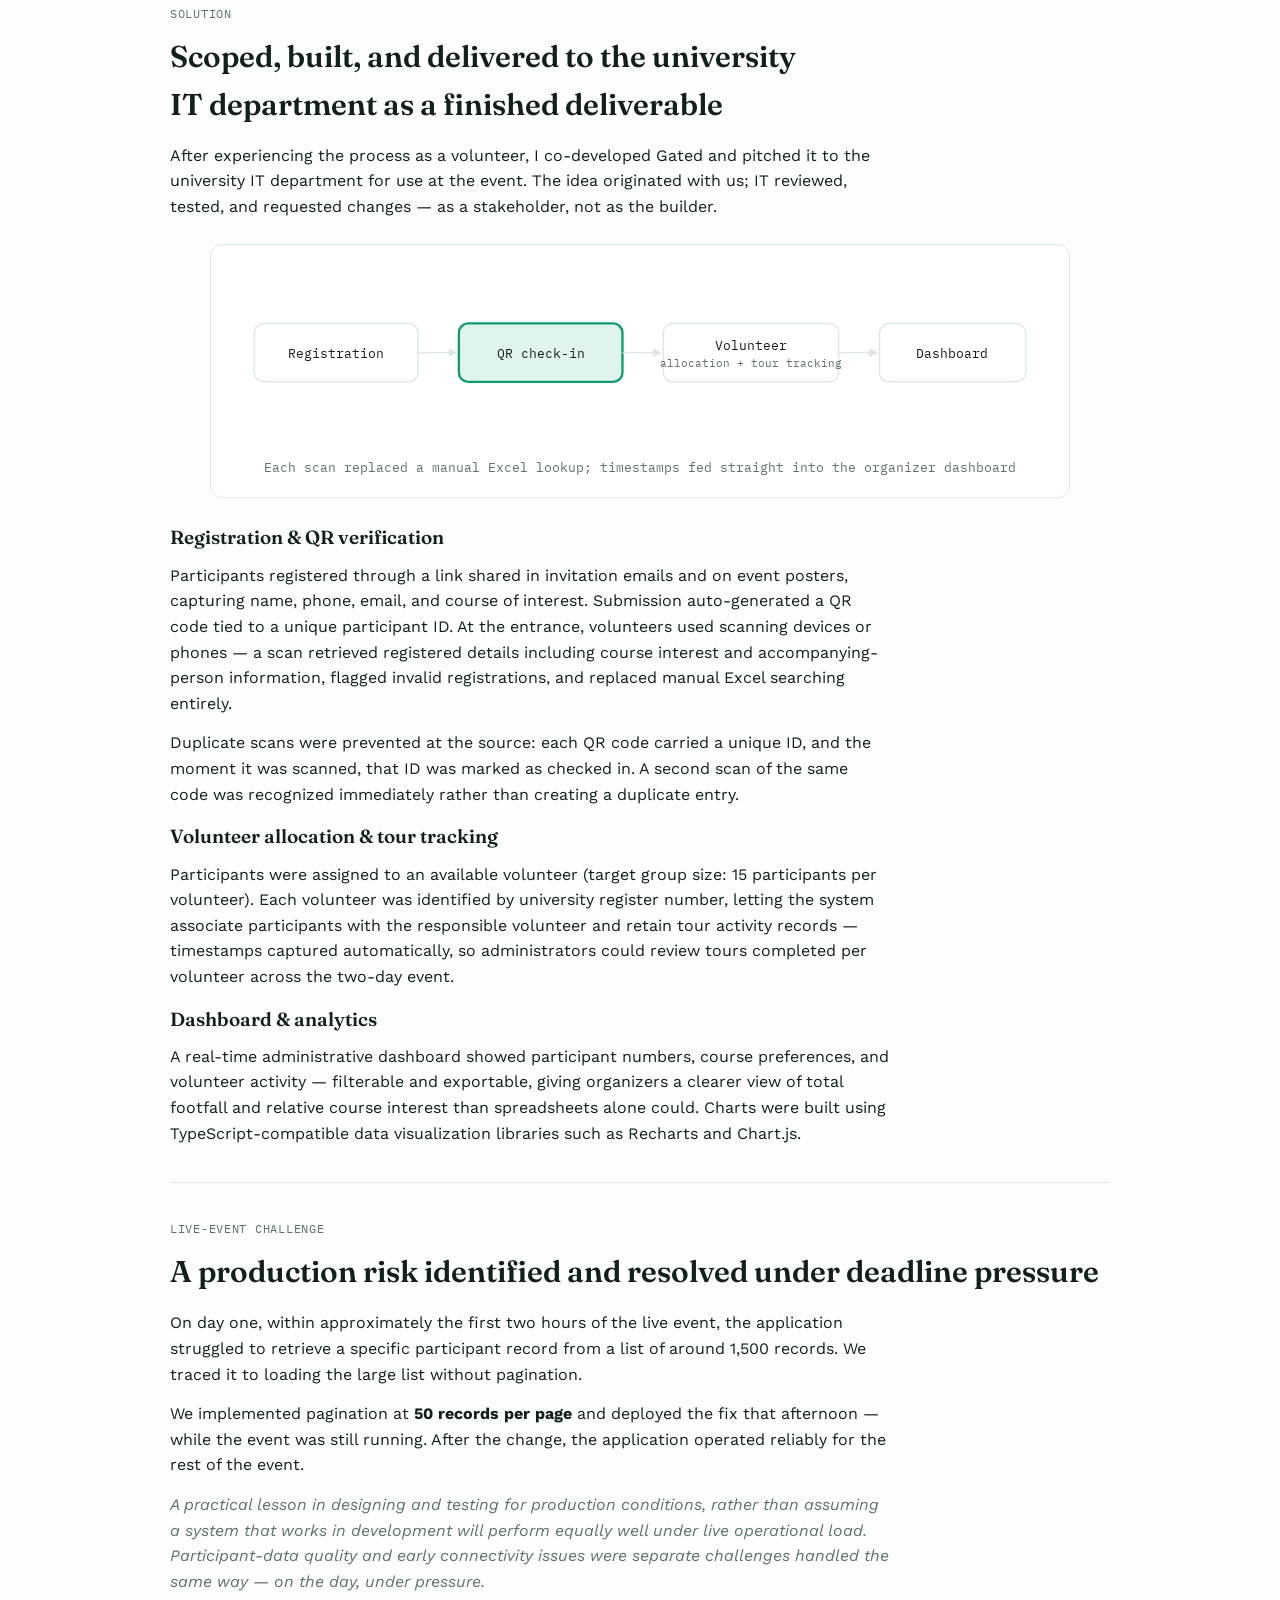
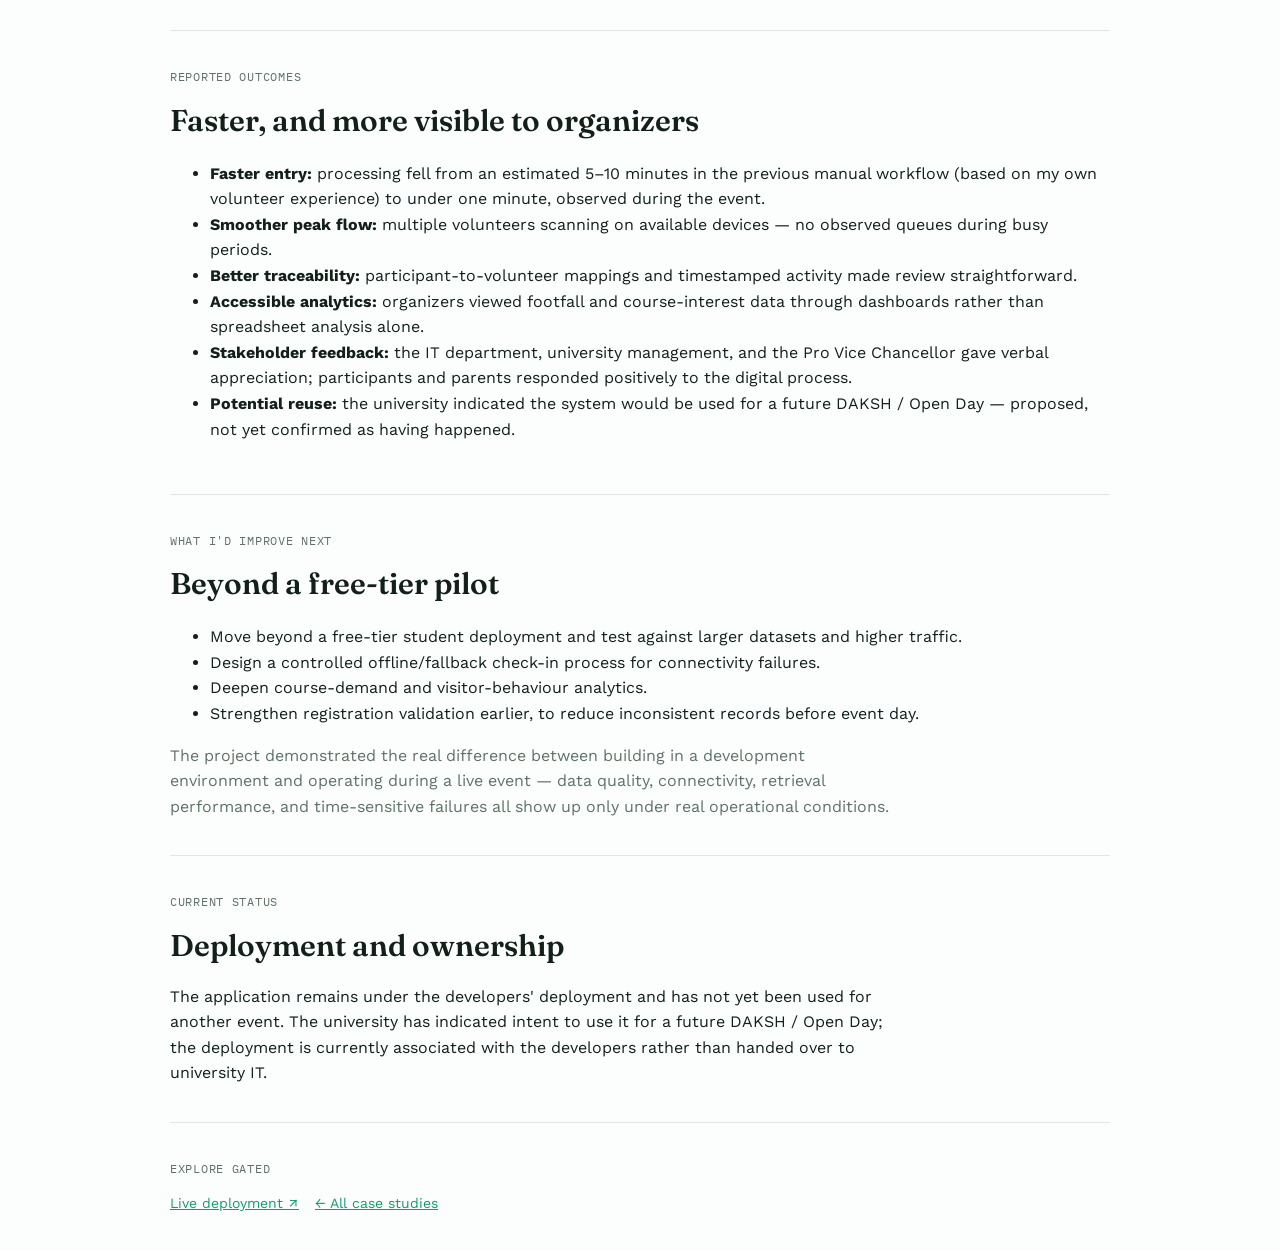
==== commit 4083fa5c: "Reword figure/attribution notes to first-person voice" ====
--- a/daksh.html
+++ b/daksh.html
@@ -37,7 +37,7 @@
       <div class="stat"><span class="n">&lt;1 min</span><span class="l">Entry processing</span></div>
       <div class="stat"><span class="n">~50</span><span class="l">Volunteers involved</span></div>
     </div>
-    <div class="caveat">Figures are recollections from the event, not independently audited metrics. ~1,500 is total footfall including accompanying people, not registered prospective students alone.</div>
+    <div class="caveat">~1,500 is total footfall including accompanying people, not registered prospective students alone.</div>
   </div>
 
   <section class="block">
